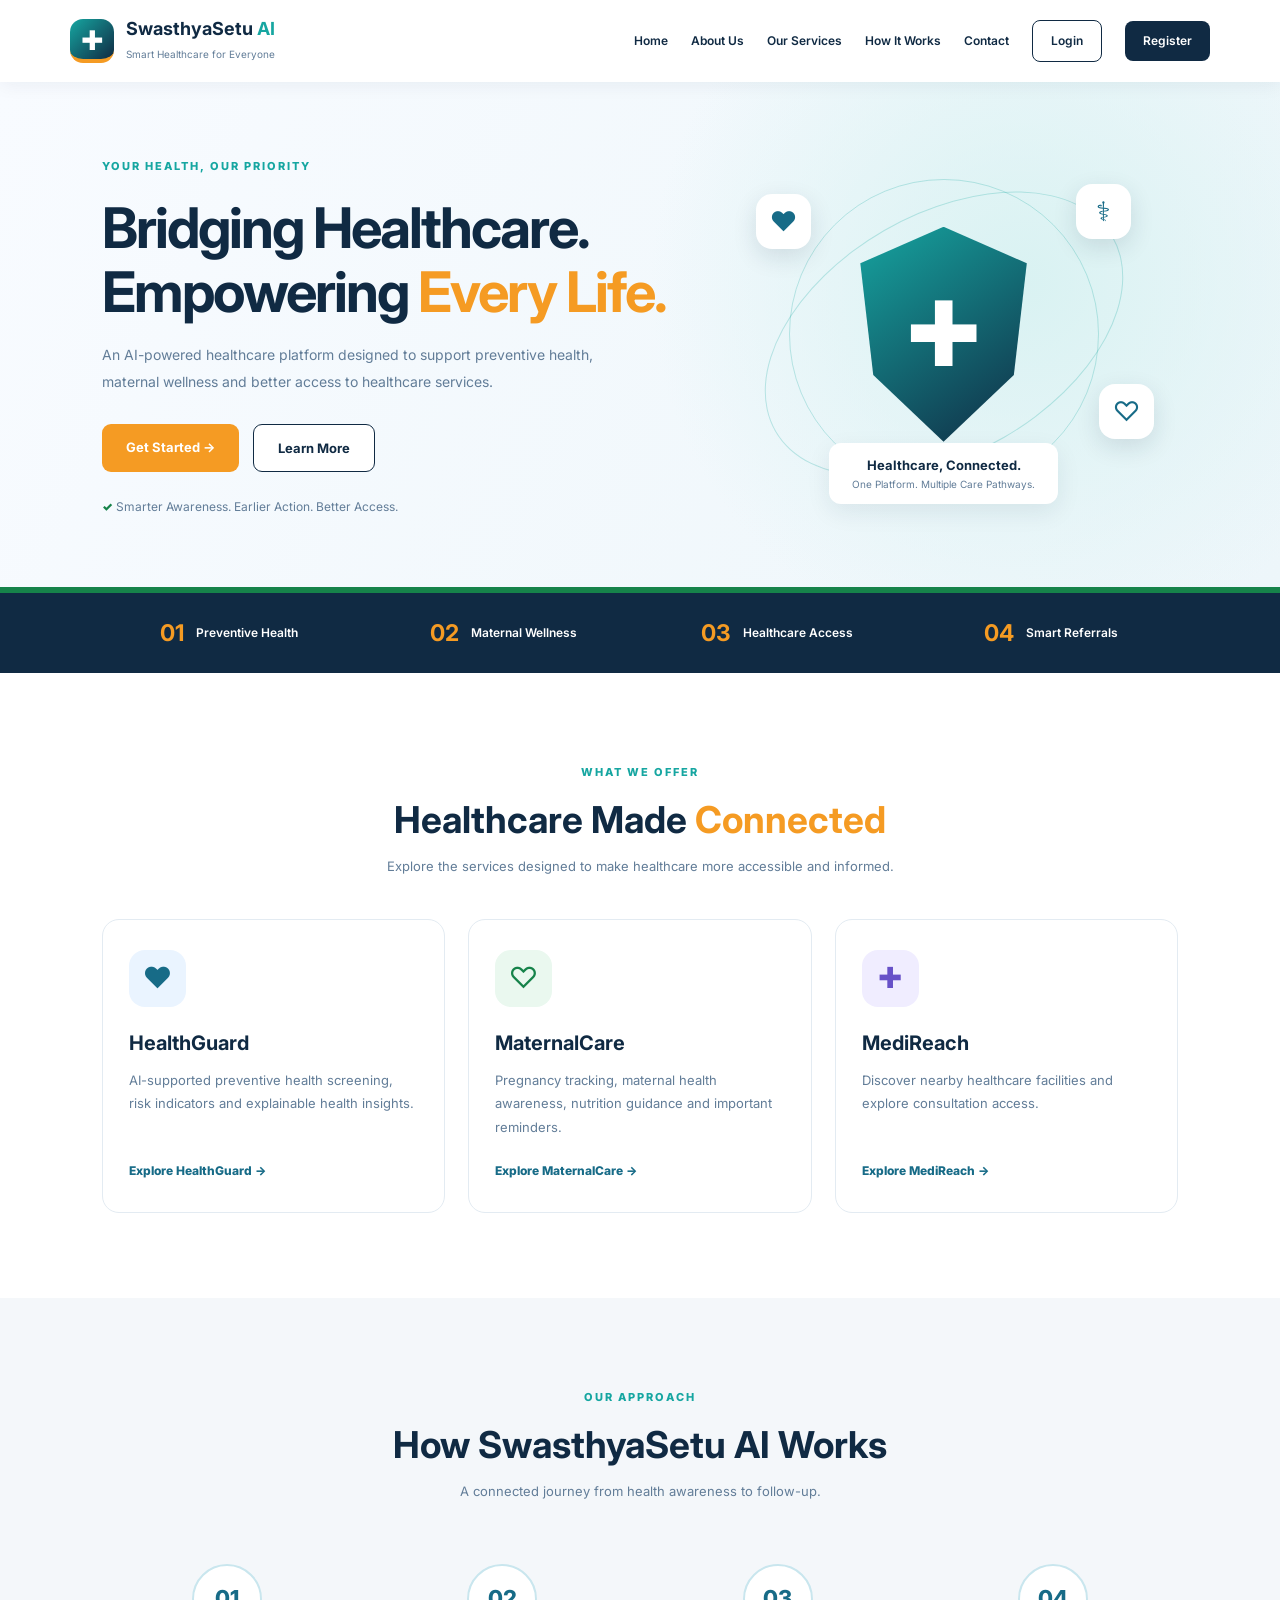
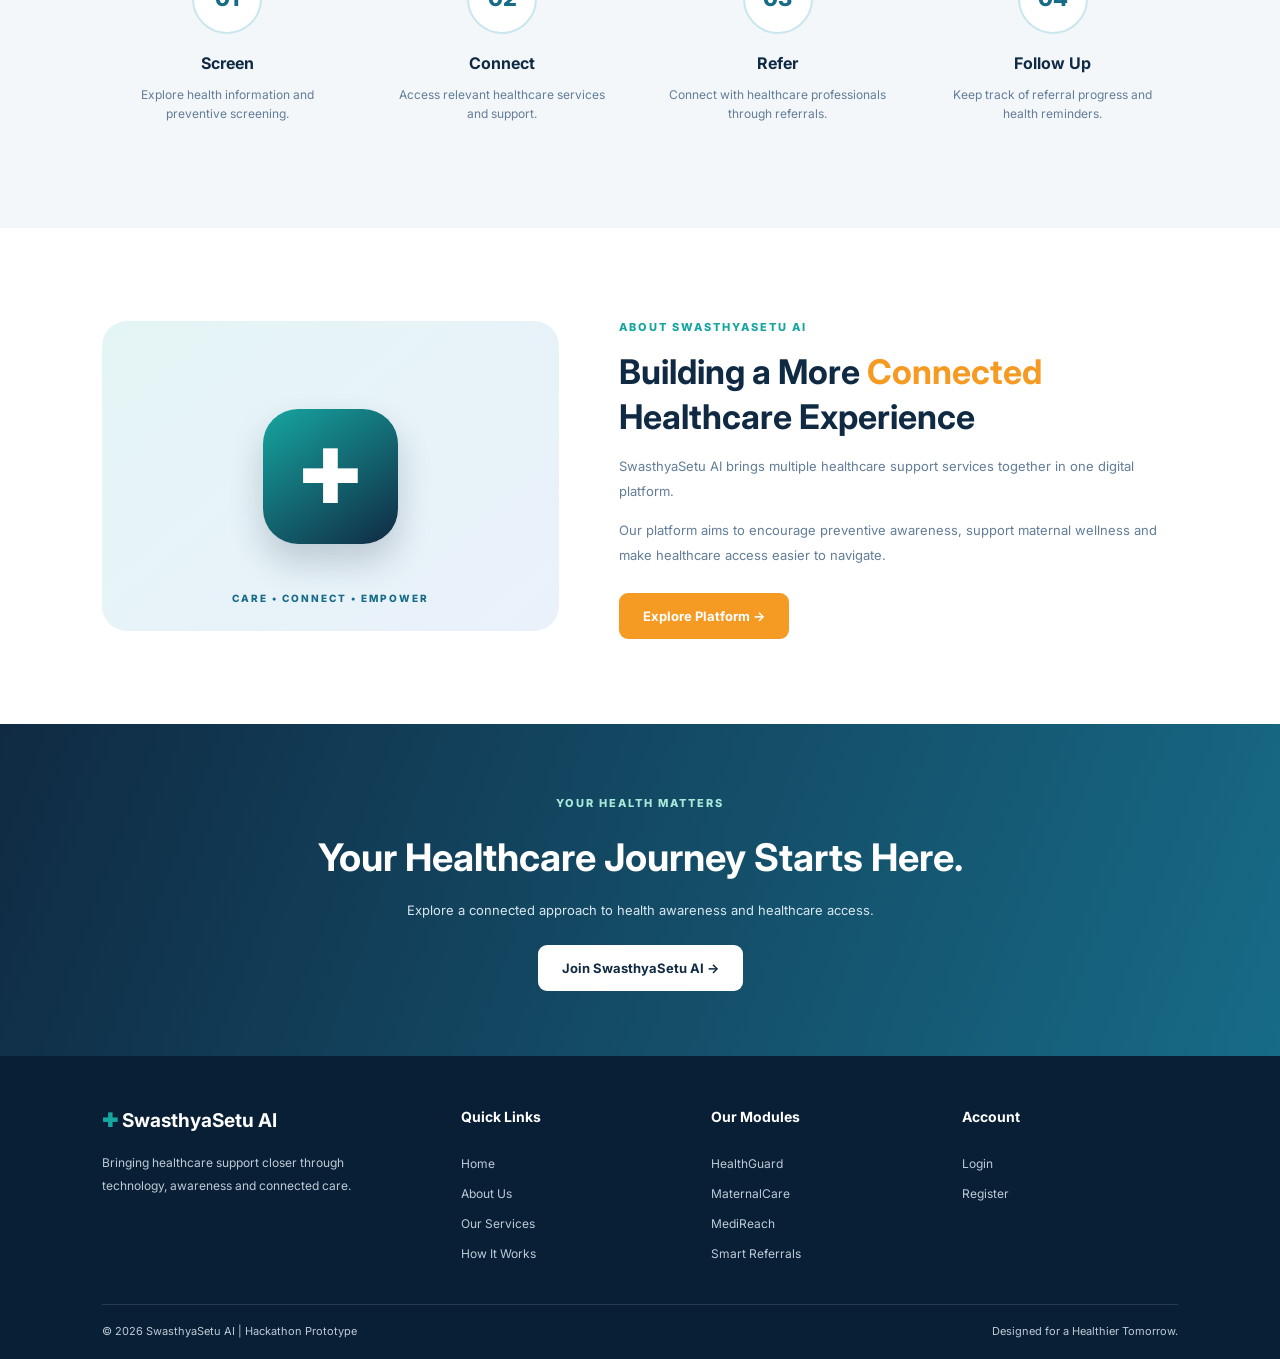
==== frontend/index.html @ f7e38da5 "Save integration work before module merge" ====
<!DOCTYPE html>
<html lang="en">
<head>
    <meta charset="UTF-8">
    <meta name="viewport" content="width=device-width, initial-scale=1.0">

    <title>SwasthyaSetu AI | Smart Healthcare</title>

    <meta name="description" content="SwasthyaSetu AI connects preventive healthcare, maternal wellness and healthcare access.">

    <link rel="stylesheet" href="style.css">
    <link rel="stylesheet" href="assets/css/landing.css">
</head>

<body>

    <!-- NAVBAR -->
    <header class="navbar">
        <a href="index.html" class="brand">
            <div class="brand-icon">✚</div>
            <div>
                <h2>SwasthyaSetu <span>AI</span></h2>
                <small>Smart Healthcare for Everyone</small>
            </div>
        </a>

        <button class="menu-toggle" id="menuToggle">☰</button>

        <nav class="nav-links" id="navLinks">
            <a href="#home">Home</a>
            <a href="#about">About Us</a>
            <a href="#services">Our Services</a>
            <a href="#how">How It Works</a>
            <a href="#contact">Contact</a>
            <a href="pages/auth.html" class="login-btn">Login</a>
            <a href="pages/auth.html" class="register-btn">Register</a>
        </nav>
    </header>


    <!-- HERO SECTION -->
    <section class="hero" id="home">

        <div class="hero-content">
            <span class="tagline">YOUR HEALTH, OUR PRIORITY</span>

            <h1>
                Bridging Healthcare.<br>
                Empowering <span>Every Life.</span>
            </h1>

            <p>
                An AI-powered healthcare platform designed to support
                preventive health, maternal wellness and better access
                to healthcare services.
            </p>

            <div class="hero-buttons">
                <a href="pages/auth.html" class="primary-btn">
                    Get Started →
                </a>

                <a href="#about" class="secondary-btn">
                    Learn More
                </a>
            </div>

            <div class="hero-note">
                <span>✓</span>
                Smarter Awareness. Earlier Action. Better Access.
            </div>
        </div>


        <div class="hero-image">
            <div class="circle circle-one"></div>
            <div class="circle circle-two"></div>

            <div class="health-icon">
                ✚
            </div>

            <div class="floating-card heart">♥</div>
            <div class="floating-card doctor">⚕</div>
            <div class="floating-card care">♡</div>

            <div class="image-caption">
                <h3>Healthcare, Connected.</h3>
                <p>One Platform. Multiple Care Pathways.</p>
            </div>
        </div>

    </section>


    <!-- HIGHLIGHTS -->
    <section class="highlights">
        <div>
            <strong>01</strong>
            <span>Preventive Health</span>
        </div>

        <div>
            <strong>02</strong>
            <span>Maternal Wellness</span>
        </div>

        <div>
            <strong>03</strong>
            <span>Healthcare Access</span>
        </div>

        <div>
            <strong>04</strong>
            <span>Smart Referrals</span>
        </div>
    </section>


    <!-- SERVICES -->
    <section class="services section" id="services">

        <div class="section-heading">
            <span class="tagline">WHAT WE OFFER</span>
            <h2>Healthcare Made <span>Connected</span></h2>
            <p>
                Explore the services designed to make healthcare
                more accessible and informed.
            </p>
        </div>

        <div class="service-container">

            <div class="service-card health">
                <div class="service-icon">♥</div>
                <h3>HealthGuard</h3>
                <p>
                    AI-supported preventive health screening,
                    risk indicators and explainable health insights.
                </p>
                <a href="pages/auth.html">Explore HealthGuard →</a>
            </div>

            <div class="service-card maternal">
                <div class="service-icon">♡</div>
                <h3>MaternalCare</h3>
                <p>
                    Pregnancy tracking, maternal health awareness,
                    nutrition guidance and important reminders.
                </p>
                <a href="pages/auth.html">Explore MaternalCare →</a>
            </div>

            <div class="service-card medireach">
                <div class="service-icon">✚</div>
                <h3>MediReach</h3>
                <p>
                    Discover nearby healthcare facilities and
                    explore consultation access.
                </p>
                <a href="pages/auth.html">Explore MediReach →</a>
            </div>

        </div>
    </section>


    <!-- HOW IT WORKS -->
    <section class="how-section section" id="how">

        <div class="section-heading">
            <span class="tagline">OUR APPROACH</span>
            <h2>How SwasthyaSetu AI Works</h2>
            <p>A connected journey from health awareness to follow-up.</p>
        </div>

        <div class="steps">

            <div class="step">
                <div class="step-number">01</div>
                <h3>Screen</h3>
                <p>Explore health information and preventive screening.</p>
            </div>

            <div class="step">
                <div class="step-number">02</div>
                <h3>Connect</h3>
                <p>Access relevant healthcare services and support.</p>
            </div>

            <div class="step">
                <div class="step-number">03</div>
                <h3>Refer</h3>
                <p>Connect with healthcare professionals through referrals.</p>
            </div>

            <div class="step">
                <div class="step-number">04</div>
                <h3>Follow Up</h3>
                <p>Keep track of referral progress and health reminders.</p>
            </div>

        </div>
    </section>


    <!-- ABOUT -->
    <section class="about section" id="about">

        <div class="about-art">
            <div class="about-symbol">✚</div>
            <span>CARE • CONNECT • EMPOWER</span>
        </div>

        <div class="about-content">
            <span class="tagline">ABOUT SWASTHYASETU AI</span>

            <h2>
                Building a More
                <span>Connected</span>
                Healthcare Experience
            </h2>

            <p>
                SwasthyaSetu AI brings multiple healthcare support
                services together in one digital platform.
            </p>

            <p>
                Our platform aims to encourage preventive awareness,
                support maternal wellness and make healthcare access
                easier to navigate.
            </p>

            <a href="pages/auth.html" class="primary-btn">
                Explore Platform →
            </a>
        </div>

    </section>


    <!-- CONTACT CTA -->
    <section class="contact-section" id="contact">
        <span class="tagline">YOUR HEALTH MATTERS</span>

        <h2>Your Healthcare Journey Starts Here.</h2>

        <p>
            Explore a connected approach to health awareness
            and healthcare access.
        </p>

        <a href="pages/auth.html" class="contact-btn">
            Join SwasthyaSetu AI →
        </a>
    </section>


    <!-- FOOTER -->
    <footer class="footer">

        <div class="footer-content">

            <div class="footer-brand">
                <h2>✚ SwasthyaSetu AI</h2>
                <p>
                    Bringing healthcare support closer through
                    technology, awareness and connected care.
                </p>
            </div>

            <div>
                <h3>Quick Links</h3>
                <a href="#home">Home</a>
                <a href="#about">About Us</a>
                <a href="#services">Our Services</a>
                <a href="#how">How It Works</a>
            </div>

            <div>
                <h3>Our Modules</h3>
                <a href="pages/auth.html">HealthGuard</a>
                <a href="pages/auth.html">MaternalCare</a>
                <a href="pages/auth.html">MediReach</a>
                <a href="pages/auth.html">Smart Referrals</a>
            </div>

            <div>
                <h3>Account</h3>
                <a href="pages/auth.html">Login</a>
                <a href="pages/auth.html">Register</a>
            </div>

        </div>

        <div class="footer-bottom">
            <p>© 2026 SwasthyaSetu AI | Hackathon Prototype</p>
            <p>Designed for a Healthier Tomorrow.</p>
        </div>

    </footer>

    <script src="script.js" defer></script>
    <script src="assets/js/landing.js" defer></script>

</body>
</html>
---- frontend/style.css ----
@import url('https://fonts.googleapis.com/css2?family=Inter:wght@400;500;600;700;800&display=swap');

:root {
    --navy: #102a43;
    --blue: #176b87;
    --teal: #16a6a1;
    --orange: #f59b23;
    --green: #16834a;
    --light: #f4f7fa;
    --white: #ffffff;
    --text: #243b53;
    --muted: #627d98;
    --border: #e3ebf2;
}

* {
    margin: 0;
    padding: 0;
    box-sizing: border-box;
}

html {
    scroll-behavior: smooth;
}

body {
    font-family: 'Inter', sans-serif;
    color: var(--text);
    background: var(--white);
    line-height: 1.6;
}

a {
    text-decoration: none;
    color: inherit;
}

button {
    font-family: inherit;
    cursor: pointer;
}

.section {
    padding: 85px 8%;
}

.tagline {
    color: var(--teal);
    font-size: 11px;
    font-weight: 800;
    letter-spacing: 2px;
}

.primary-btn,
.secondary-btn,
.contact-btn {
    display: inline-block;
    padding: 13px 24px;
    border-radius: 9px;
    font-size: 13px;
    font-weight: 700;
    transition: .3s;
}

.primary-btn {
    background: var(--orange);
    color: white;
}

.secondary-btn {
    color: var(--navy);
    background: white;
    border: 1px solid var(--navy);
}

.primary-btn:hover,
.secondary-btn:hover,
.contact-btn:hover {
    transform: translateY(-3px);
}
---- frontend/assets/css/landing.css ----
/* NAVBAR */

.navbar {
    min-height: 82px;
    padding: 14px 5.5%;
    display: flex;
    align-items: center;
    justify-content: space-between;
    gap: 20px;
    background: white;
    position: sticky;
    top: 0;
    z-index: 100;
    box-shadow: 0 3px 18px rgba(16,42,67,.06);
}

.brand {
    display: flex;
    align-items: center;
    gap: 12px;
    color: var(--navy);
}

.brand-icon {
    width: 44px;
    height: 44px;
    display: grid;
    place-items: center;
    border-radius: 13px;
    color: white;
    font-size: 27px;
    background: linear-gradient(135deg,var(--teal),var(--navy));
    border-bottom: 4px solid var(--orange);
}

.brand h2 {
    font-size: 18px;
    line-height: 1.3;
}

.brand h2 span {
    color: var(--teal);
}

.brand small {
    font-size: 10px;
    color: var(--muted);
}

.nav-links {
    display: flex;
    align-items: center;
    gap: 23px;
    font-size: 12px;
    font-weight: 600;
    color: var(--navy);
}

.nav-links a:hover {
    color: var(--teal);
}

.login-btn,
.register-btn {
    padding: 10px 18px;
    border-radius: 8px;
}

.login-btn {
    border: 1px solid var(--navy);
}

.register-btn {
    color: white !important;
    background: var(--navy);
}

.menu-toggle {
    display: none;
    border: 0;
    background: none;
    color: var(--navy);
    font-size: 25px;
}

/* HERO */

.hero {
    min-height: 510px;
    padding: 70px 8%;
    display: grid;
    grid-template-columns: 1.1fr .9fr;
    align-items: center;
    gap: 35px;
    background:
        radial-gradient(circle at 80% 40%,#d9f2f2,transparent 35%),
        linear-gradient(115deg,#f8fbff,#edf6fa);
    border-bottom: 6px solid var(--green);
}

.hero-content h1 {
    margin: 18px 0;
    color: var(--navy);
    font-size: clamp(36px,4.5vw,56px);
    line-height: 1.15;
    letter-spacing: -2px;
}

.hero-content h1 span {
    color: var(--orange);
}

.hero-content > p {
    max-width: 520px;
    color: var(--muted);
    font-size: 14px;
    line-height: 1.9;
}

.hero-buttons {
    display: flex;
    flex-wrap: wrap;
    gap: 14px;
    margin-top: 28px;
}

.hero-note {
    margin-top: 25px;
    color: var(--muted);
    font-size: 12px;
}

.hero-note span {
    color: var(--green);
    font-weight: 900;
}

/* HERO VISUAL */

.hero-image {
    min-height: 340px;
    display: grid;
    place-items: center;
    position: relative;
}

.circle {
    position: absolute;
    border: 1px solid rgba(22,166,161,.25);
    border-radius: 50%;
}

.circle-one {
    width: 310px;
    height: 310px;
}

.circle-two {
    width: 390px;
    height: 240px;
    transform: rotate(-30deg);
}

.health-icon {
    width: 185px;
    height: 215px;
    display: grid;
    place-items: center;
    color: white;
    font-size: 90px;
    background: linear-gradient(145deg,var(--teal),var(--navy));
    clip-path: polygon(50% 0,95% 17%,88% 69%,50% 100%,12% 69%,5% 17%);
    z-index: 2;
}

.floating-card {
    position: absolute;
    width: 55px;
    height: 55px;
    display: grid;
    place-items: center;
    border-radius: 16px;
    color: var(--blue);
    font-size: 27px;
    background: white;
    box-shadow: 0 8px 25px rgba(16,42,67,.12);
    z-index: 3;
}

.heart { top: 30px; left: 10%; }
.doctor { top: 20px; right: 10%; }
.care { bottom: 65px; right: 5%; }

.image-caption {
    position: absolute;
    bottom: 0;
    padding: 12px 23px;
    border-radius: 12px;
    background: white;
    text-align: center;
    box-shadow: 0 8px 24px rgba(16,42,67,.08);
    z-index: 4;
}

.image-caption h3 {
    font-size: 13px;
    color: var(--navy);
}

.image-caption p {
    font-size: 10px;
    color: var(--muted);
}

/* HIGHLIGHTS */

.highlights {
    padding: 22px 8%;
    display: grid;
    grid-template-columns: repeat(4,1fr);
    gap: 20px;
    color: white;
    background: var(--navy);
}

.highlights div {
    display: flex;
    justify-content: center;
    align-items: center;
    gap: 12px;
}

.highlights strong {
    color: var(--orange);
    font-size: 23px;
}

.highlights span {
    font-size: 12px;
    font-weight: 600;
}

/* SECTION HEADING */

.section-heading {
    max-width: 650px;
    margin: 0 auto 42px;
    text-align: center;
}

.section-heading h2 {
    margin: 12px 0;
    color: var(--navy);
    font-size: clamp(27px,3vw,37px);
    line-height: 1.3;
}

.section-heading h2 span {
    color: var(--orange);
}

.section-heading p {
    color: var(--muted);
    font-size: 13px;
}

/* SERVICES */

.service-container {
    display: grid;
    grid-template-columns: repeat(3,1fr);
    gap: 23px;
}

.service-card {
    padding: 30px 26px;
    border: 1px solid var(--border);
    border-radius: 17px;
    background: white;
    transition: .3s;
}

.service-card:hover {
    transform: translateY(-7px);
    box-shadow: 0 15px 35px rgba(16,42,67,.09);
}

.service-icon {
    width: 57px;
    height: 57px;
    display: grid;
    place-items: center;
    margin-bottom: 20px;
    border-radius: 16px;
    background: #eaf4ff;
    color: var(--blue);
    font-size: 29px;
}

.maternal .service-icon {
    background: #eaf8ef;
    color: var(--green);
}

.medireach .service-icon {
    background: #f0edff;
    color: #6751c8;
}

.service-card h3 {
    margin-bottom: 10px;
    color: var(--navy);
    font-size: 20px;
}

.service-card p {
    min-height: 75px;
    color: var(--muted);
    font-size: 13px;
    line-height: 1.8;
}

.service-card a {
    display: inline-block;
    margin-top: 17px;
    color: var(--blue);
    font-size: 12px;
    font-weight: 800;
}

/* HOW IT WORKS */

.how-section {
    background: var(--light);
}

.steps {
    display: grid;
    grid-template-columns: repeat(4,1fr);
    gap: 25px;
    text-align: center;
}

.step {
    padding: 20px 12px;
}

.step-number {
    width: 70px;
    height: 70px;
    display: grid;
    place-items: center;
    margin: 0 auto 17px;
    border: 2px solid #c9e6ee;
    border-radius: 50%;
    color: var(--blue);
    background: white;
    font-size: 22px;
    font-weight: 800;
}

.step h3 {
    color: var(--navy);
    font-size: 16px;
}

.step p {
    margin-top: 8px;
    color: var(--muted);
    font-size: 12px;
}

/* ABOUT */

.about {
    display: grid;
    grid-template-columns: .9fr 1.1fr;
    align-items: center;
    gap: 60px;
}

.about-art {
    min-height: 310px;
    display: grid;
    place-items: center;
    position: relative;
    overflow: hidden;
    border-radius: 25px;
    background: linear-gradient(140deg,#e4f5f5,#eaf1fb);
}

.about-symbol {
    width: 135px;
    height: 135px;
    display: grid;
    place-items: center;
    border-radius: 35px;
    color: white;
    background: linear-gradient(145deg,var(--teal),var(--navy));
    font-size: 75px;
    box-shadow: 0 18px 35px rgba(16,42,67,.2);
}

.about-art span {
    position: absolute;
    bottom: 25px;
    color: var(--blue);
    font-size: 10px;
    font-weight: 800;
    letter-spacing: 2px;
}

.about-content h2 {
    margin: 12px 0;
    color: var(--navy);
    font-size: 34px;
    line-height: 1.3;
}

.about-content h2 span {
    color: var(--orange);
}

.about-content p {
    margin: 15px 0;
    color: var(--muted);
    font-size: 13px;
    line-height: 1.9;
}

.about-content .primary-btn {
    margin-top: 10px;
}

/* CONTACT */

.contact-section {
    padding: 65px 8%;
    text-align: center;
    color: white;
    background: linear-gradient(110deg,var(--navy),var(--blue));
}

.contact-section .tagline {
    color: #a8e9dc;
}

.contact-section h2 {
    margin: 12px 0;
    font-size: clamp(26px,3vw,38px);
}

.contact-section p {
    margin-bottom: 24px;
    color: #d7e7ef;
    font-size: 13px;
}

.contact-btn {
    color: var(--navy);
    background: white;
}

/* FOOTER */

.footer {
    padding: 50px 8% 0;
    color: white;
    background: #091f35;
}

.footer-content {
    display: grid;
    grid-template-columns: 1.5fr 1fr 1fr 1fr;
    gap: 35px;
    padding-bottom: 40px;
}

.footer-content h2 {
    margin-bottom: 15px;
    font-size: 19px;
}

.footer-content h2::first-letter {
    color: var(--teal);
}

.footer-content h3 {
    margin-bottom: 14px;
    font-size: 14px;
}

.footer-content p {
    max-width: 290px;
    color: #bdcbd7;
    font-size: 12px;
    line-height: 1.9;
}

.footer-content > div:not(:first-child) {
    display: flex;
    flex-direction: column;
    gap: 11px;
}

.footer-content a {
    color: #bdcbd7;
    font-size: 12px;
}

.footer-content a:hover {
    color: var(--orange);
}

.footer-bottom {
    min-height: 55px;
    display: flex;
    justify-content: space-between;
    align-items: center;
    gap: 15px;
    border-top: 1px solid rgba(255,255,255,.13);
    color: #bdcbd7;
    font-size: 11px;
}

/* RESPONSIVE */

@media(max-width:1000px) {
    .nav-links { gap: 12px; }
    .hero { padding-left: 6%; padding-right: 6%; }
}

@media(max-width:800px) {
    .menu-toggle { display: block; }

    .nav-links {
        display: none;
        position: absolute;
        top: 82px;
        left: 0;
        width: 100%;
        padding: 22px 6%;
        flex-direction: column;
        align-items: stretch;
        gap: 17px;
        background: white;
        box-shadow: 0 12px 18px rgba(16,42,67,.1);
    }

    .nav-links.active { display: flex; }

    .hero {
        grid-template-columns: 1fr;
        text-align: center;
    }

    .hero-content > p { margin: auto; }
    .hero-buttons { justify-content: center; }

    .hero-image { min-height: 330px; }

    .highlights { grid-template-columns: repeat(2,1fr); }
    .service-container { grid-template-columns: 1fr; }
    .service-card p { min-height: auto; }
    .steps { grid-template-columns: repeat(2,1fr); }
    .about { grid-template-columns: 1fr; gap: 35px; }
    .footer-content { grid-template-columns: repeat(2,1fr); }
}

@media(max-width:480px) {
    .navbar { padding: 12px 5%; }
    .brand h2 { font-size: 15px; }
    .brand small { font-size: 9px; }

    .hero { padding: 55px 6%; }
    .hero-content h1 { font-size: 36px; }
    .hero-image { transform: scale(.85); margin: -15px 0; }

    .highlights { padding: 20px 5%; gap: 17px 8px; }
    .highlights span { font-size: 10px; }

    .section { padding: 60px 6%; }
    .steps { gap: 12px; }

    .footer { padding: 45px 6% 0; }
    .footer-content { gap: 28px 18px; }

    .footer-bottom {
        padding: 15px 0;
        flex-direction: column;
        align-items: flex-start;
    }
}
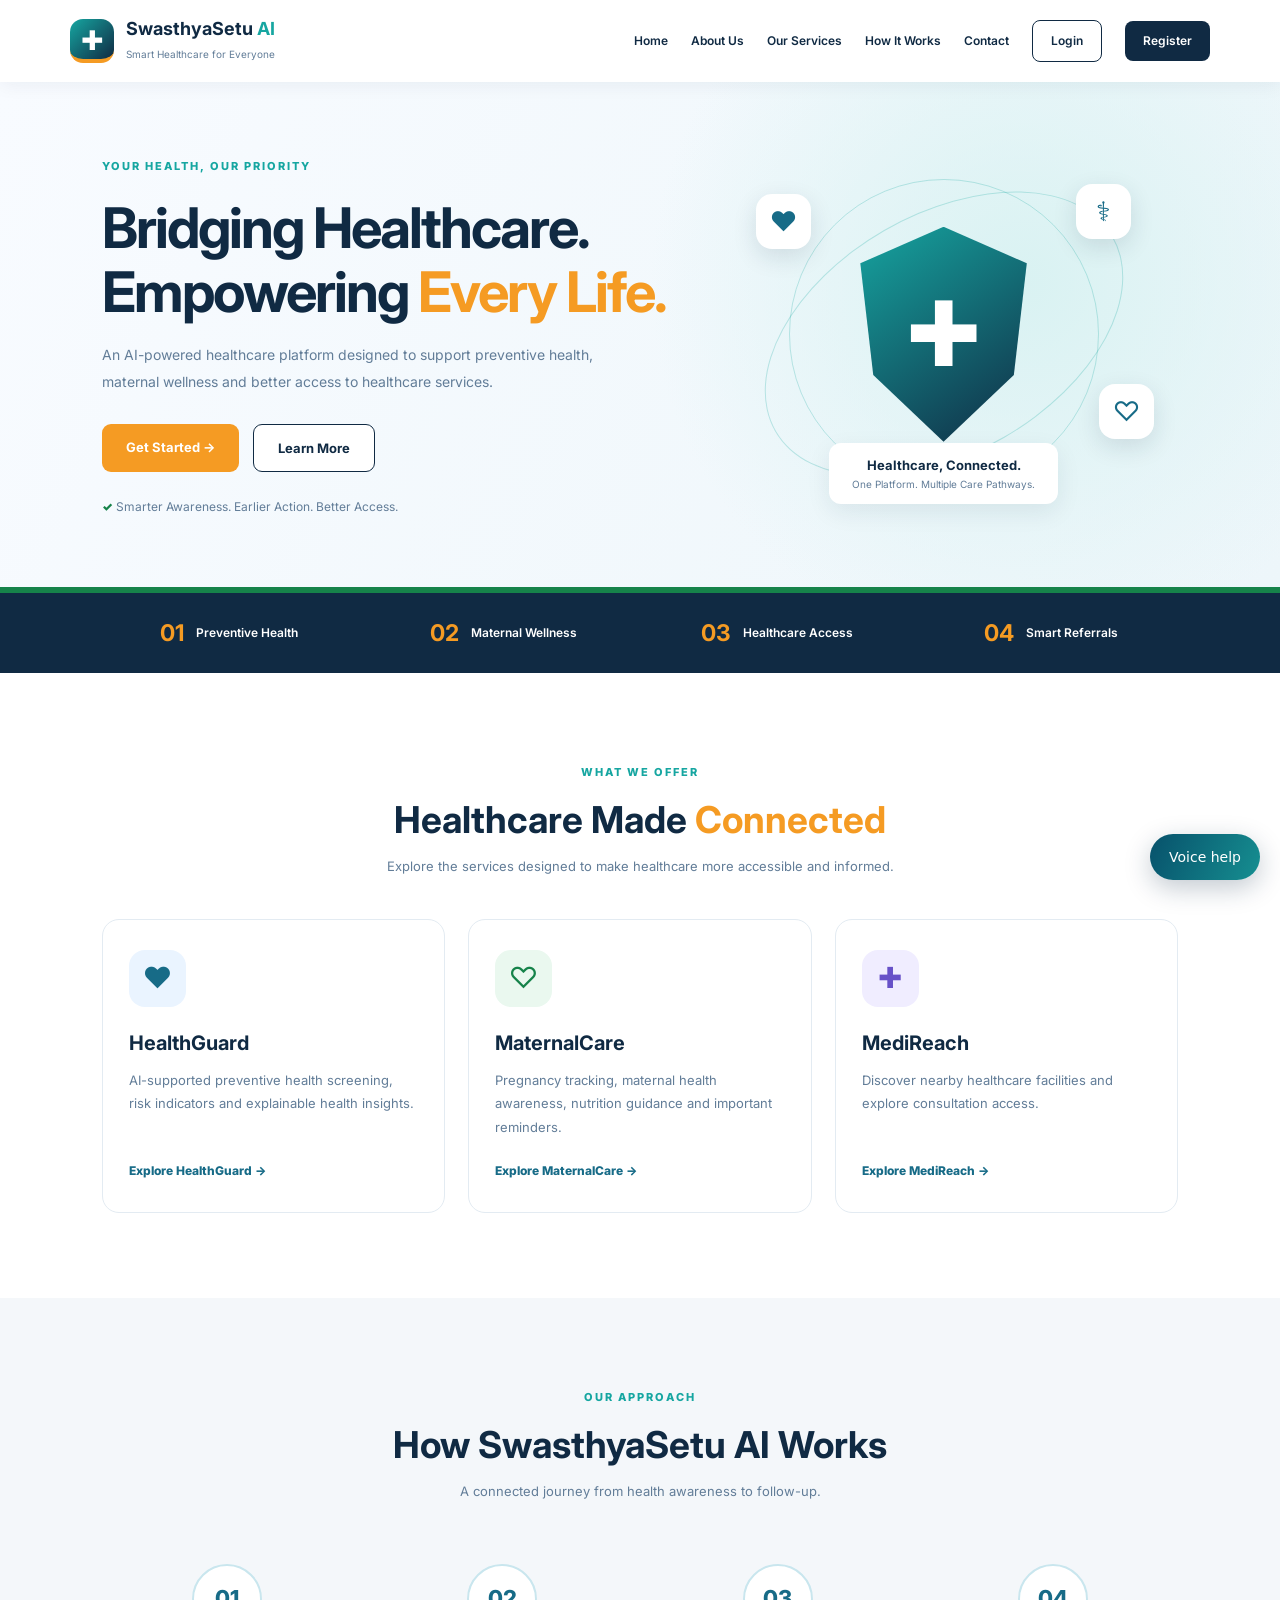
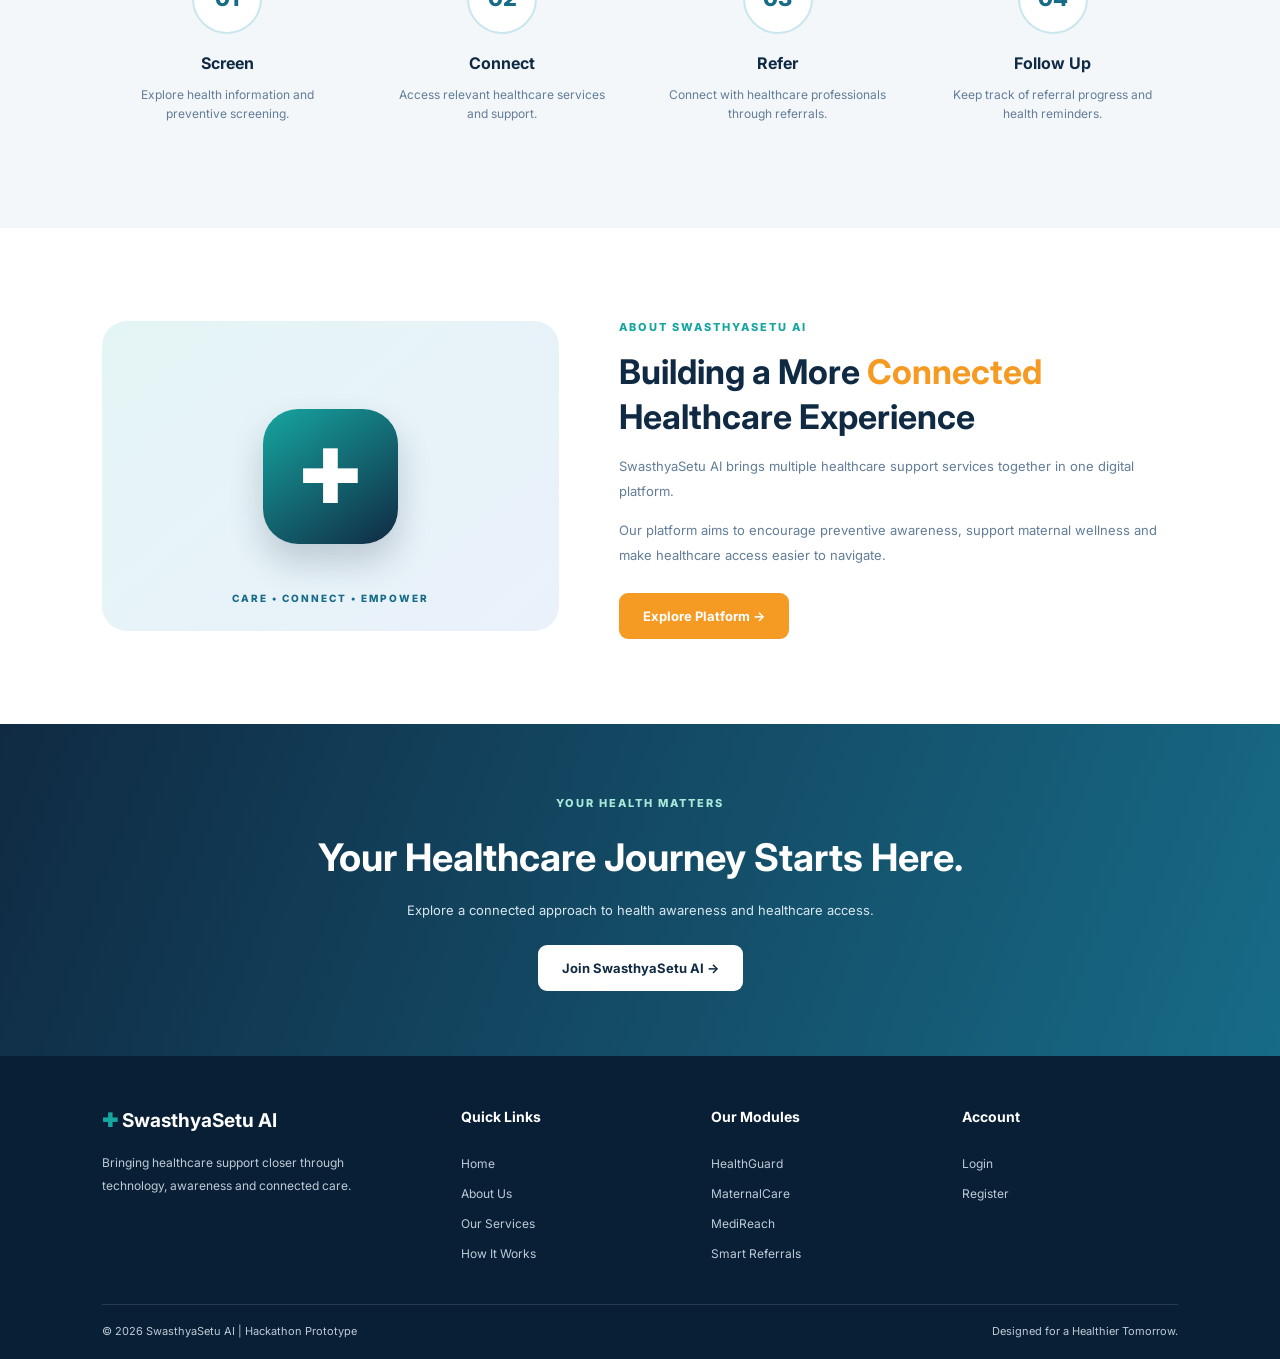
==== commit a9d6d0dc: "Upgrade SwasthyaSetu AI with unified patient journey and AI features" ====
--- a/frontend/index.html
+++ b/frontend/index.html
@@ -303,7 +303,7 @@
     </footer>
 
     <script src="script.js" defer></script>
-    <script src="assets/js/landing.js" defer></script>
-
+
+    <script src="assets/js/voice-assistant.js" defer></script>
 </body>
 </html>
